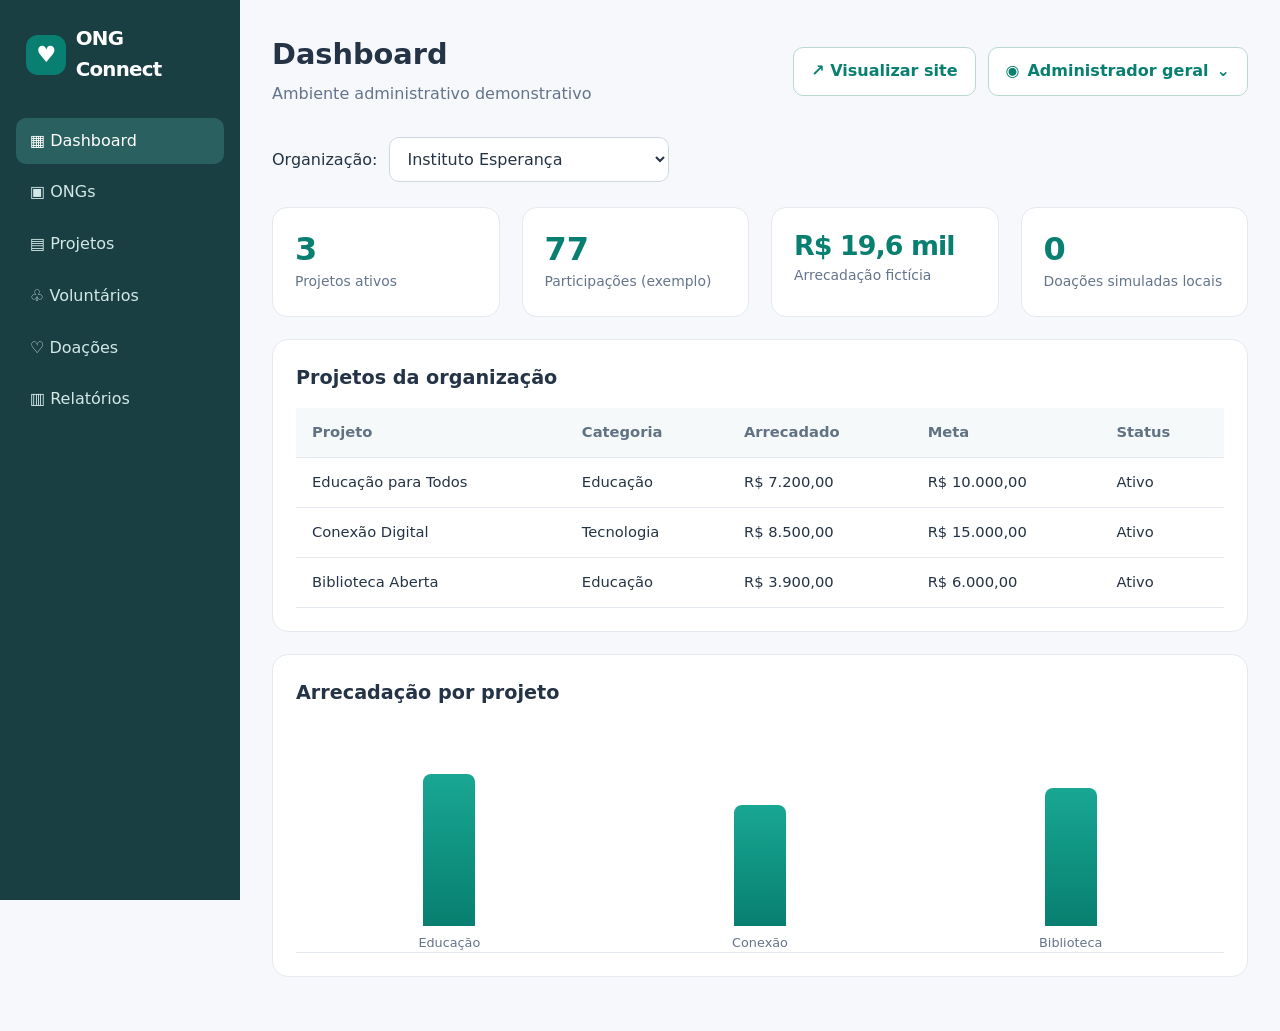
==== dashboard/index.html @ 3fe3630d "First commit" ====
<!doctype html>
<html lang="pt-BR">
  <head>
    <meta charset="UTF-8" />
    <meta name="viewport" content="width=device-width,initial-scale=1" />
    <title>Dashboard | ONG Connect</title>
    <link rel="stylesheet" href="../assets/css/style.css" />
  </head>
  <body data-page="dashboard">
    <div class="dashboard-shell">
      <aside class="sidebar">
        <a class="brand" href="index.html"
          ><span class="brand-icon">♥</span> ONG Connect</a
        >
        <nav aria-label="Menu administrativo">
          <a class="active" aria-current="page" href="index.html">▦ Dashboard</a
          ><a href="ongs.html">▣ ONGs</a><a href="projetos.html">▤ Projetos</a
          ><a href="voluntarios.html">♧ Voluntários</a
          ><a href="doacoes.html">♡ Doações</a
          ><a href="relatorios.html">▥ Relatórios</a>
        </nav>
      </aside>
      <main class="dash-main">
        <div class="dash-top">
          <div>
            <h1>Dashboard</h1>
            <p class="muted" style="margin: 5px 0">
              Ambiente administrativo demonstrativo
            </p>
          </div>
          <div class="admin-header-actions">
            <a
              class="btn btn-outline"
              href="../index.html"
              target="_blank"
              rel="noopener noreferrer"
              >↗ Visualizar site</a
            >
            <div class="account-menu">
              <button
                class="btn btn-outline account-trigger"
                id="account-trigger"
                type="button"
                aria-haspopup="true"
                aria-expanded="false"
              >
                <span aria-hidden="true">◉</span>
                <span id="account-role-label">Administrador geral</span>
                <span aria-hidden="true">⌄</span>
              </button>
              <div class="account-dropdown" id="account-dropdown" hidden>
                <div class="account-summary">
                  <strong id="account-name-label">Usuário Demo</strong
                  ><small id="account-email-label"
                    >admin@ongconnect.com.br</small
                  ><span id="account-role-detail">Administrador geral</span>
                </div>
                <button type="button" class="account-action" id="account-edit">
                  ♙ Minhas informações</button
                ><button
                  type="button"
                  class="account-action account-logout"
                  id="account-logout"
                >
                  ↪ Sair da conta
                </button>
              </div>
            </div>
          </div>
        </div>
        <div class="filters">
          <label for="ong-select" style="align-self: center">Organização:</label
          ><select id="ong-select" class="field"></select>
        </div>
        <div id="metrics" class="grid grid-4"></div>
        <div id="content"></div>
      </main>
    </div>
    <script src="../assets/js/app.js" defer></script>
    <script src="../assets/js/dashboard.js" defer></script>
    <div class="account-modal" id="account-modal" hidden>
      <div class="account-modal-backdrop"></div>
      <section
        class="account-modal-panel"
        role="dialog"
        aria-modal="true"
        aria-labelledby="account-modal-title"
      >
        <div class="account-modal-head">
          <h2 id="account-modal-title">Minhas informações</h2>
          <button
            type="button"
            class="account-modal-x"
            data-account-close
            aria-label="Fechar"
          >
            ×
          </button>
        </div>
        <form id="account-form" class="account-form">
          <label
            >Nome completo<input
              id="account-name"
              class="field"
              maxlength="100"
              required /></label
          ><label
            >E-mail<input
              id="account-email"
              class="field"
              type="email"
              maxlength="150"
              required /></label
          ><label
            >Telefone<input
              id="account-phone"
              class="field"
              type="tel"
              maxlength="30" /></label
          ><label
            >Foto de perfil (JPG, PNG ou WebP, até 1 MB)<input
              id="account-photo"
              class="field"
              type="file"
              accept="image/jpeg,image/png,image/webp"
          /></label>
          <div class="account-avatar-preview" id="account-avatar-preview">
            Sem foto de perfil
          </div>
          <button
            type="button"
            class="btn btn-outline btn-sm"
            id="account-photo-remove"
          >
            Remover foto</button
          ><label
            >Hierarquia de acesso<input
              id="account-role"
              class="field"
              readonly
          /></label>
          <p class="note">
            Perfil demonstrativo. A hierarquia não pode ser alterada nesta tela.
          </p>
          <div class="account-form-actions">
            <button
              type="button"
              class="btn btn-outline"
              data-account-close
              hidden
            >
              Cancelar</button
            ><button type="submit" class="btn">Salvar alterações</button>
          </div>
        </form>
      </section>
    </div>
    <script src="../assets/js/account.js" defer></script>
  </body>
</html>
---- assets/css/style.css ----
:root {
  --brand: #087f70;
  --brand2: #16a394;
  --ink: #243345;
  --muted: #64748b;
  --bg: #f6f8fb;
  --surface: #fff;
  --line: #e3e9ee;
  --shadow: 0 10px 28px rgba(30, 50, 60, 0.06);
}
* {
  box-sizing: border-box;
}
html {
  scroll-behavior: smooth;
}
body {
  margin: 0;
  background: var(--bg);
  color: var(--ink);
  font-family:
    Inter,
    system-ui,
    -apple-system,
    Segoe UI,
    Arial,
    sans-serif;
  line-height: 1.55;
}
a {
  color: inherit;
  text-decoration: none;
}
button,
input,
select,
textarea {
  font: inherit;
}
button {
  cursor: pointer;
}
button:disabled {
  opacity: 0.55;
  cursor: not-allowed;
}
.container {
  width: min(1160px, calc(100% - 40px));
  margin: auto;
}
.site-header {
  background: white;
  border-bottom: 1px solid var(--line);
  position: sticky;
  top: 0;
  z-index: 20;
}
.nav {
  display: flex;
  align-items: center;
  justify-content: space-between;
  gap: 20px;
  min-height: 76px;
}
.brand {
  display: flex;
  align-items: center;
  gap: 10px;
  font-size: 1.24rem;
  font-weight: 850;
  letter-spacing: -0.04em;
}
.brand-icon {
  display: grid;
  place-items: center;
  background: var(--brand);
  color: white;
  border-radius: 12px;
  width: 40px;
  height: 40px;
  font-size: 1.4rem;
}
.nav-links {
  display: flex;
  align-items: center;
  gap: 22px;
  font-size: 0.93rem;
}
.nav-links a:hover,
.nav-links a.active {
  color: var(--brand);
}
.btn {
  display: inline-flex;
  align-items: center;
  justify-content: center;
  gap: 8px;
  border: 1px solid transparent;
  border-radius: 10px;
  background: var(--brand);
  color: white;
  padding: 11px 17px;
  font-weight: 700;
  transition: 0.2s;
}
.btn:hover {
  background: #076b5f;
  transform: translateY(-1px);
}
.btn-outline {
  background: white;
  color: var(--brand);
  border-color: #b9d8d2;
}
.btn-outline:hover {
  background: #eef8f5;
}
.btn-light {
  background: white;
  color: var(--brand);
}
.btn-sm {
  padding: 7px 12px;
  font-size: 0.87rem;
}
.mobile-toggle {
  display: none;
  background: none;
  border: 0;
  font-size: 1.6rem;
}
.hero {
  background: linear-gradient(115deg, #087f70, #116a68 68%, #245d66);
  color: white;
  padding: 85px 0;
  overflow: hidden;
}
.hero-grid {
  display: grid;
  grid-template-columns: 1.12fr 0.88fr;
  align-items: center;
  gap: 55px;
}
.eyebrow {
  font-size: 0.8rem;
  font-weight: 800;
  letter-spacing: 0.12em;
  text-transform: uppercase;
  color: #91e3d2;
}
.hero h1 {
  font-size: clamp(2.3rem, 5vw, 4rem);
  line-height: 1.12;
  letter-spacing: -0.05em;
  margin: 14px 0 18px;
}
.hero p {
  color: #e4f7f2;
  font-size: 1.08rem;
  max-width: 570px;
}
.hero-actions {
  display: flex;
  gap: 12px;
  flex-wrap: wrap;
  margin-top: 26px;
}
.hero-art {
  background: rgba(255, 255, 255, 0.11);
  border: 1px solid rgba(255, 255, 255, 0.25);
  border-radius: 24px;
  padding: 28px;
  min-height: 280px;
  display: grid;
  gap: 16px;
  box-shadow: 0 25px 70px #00473a55;
}
.hero-art .mini-card {
  background: #fff;
  color: var(--ink);
  border-radius: 16px;
  padding: 18px;
  display: flex;
  justify-content: space-between;
  align-items: center;
  gap: 14px;
}
.hero-art .mini-card strong {
  font-size: 1.4rem;
}
.hero-art .mini-card span {
  font-size: 2rem;
}
.section {
  padding: 64px 0;
}
.section-heading {
  display: flex;
  align-items: end;
  justify-content: space-between;
  gap: 20px;
  margin-bottom: 26px;
}
.section-heading h2,
.page-heading h1 {
  margin: 0;
  font-size: clamp(1.6rem, 3vw, 2.3rem);
  letter-spacing: -0.035em;
}
.section-heading p,
.page-heading p {
  margin: 7px 0 0;
  color: var(--muted);
}
.page-heading {
  padding: 45px 0 24px;
}
.grid {
  display: grid;
  grid-template-columns: repeat(3, minmax(0, 1fr));
  gap: 22px;
}
.grid-4 {
  grid-template-columns: repeat(4, minmax(0, 1fr));
}
.card {
  background: var(--surface);
  border: 1px solid var(--line);
  border-radius: 17px;
  box-shadow: var(--shadow);
  overflow: hidden;
}
.card-body {
  padding: 22px;
}
.card h3 {
  margin: 5px 0 8px;
  font-size: 1.16rem;
}
.card p {
  color: var(--muted);
  font-size: 0.93rem;
  margin: 0 0 17px;
}
.card-visual {
  height: 150px;
  display: grid;
  place-items: center;
  background: linear-gradient(135deg, #d6f1e9, #edf8f4);
  font-size: 4rem;
}
.card-footer {
  display: flex;
  align-items: center;
  justify-content: space-between;
  gap: 12px;
  margin-top: 17px;
}
.badge {
  display: inline-block;
  background: #e6f6f1;
  color: #087f70;
  padding: 4px 9px;
  border-radius: 20px;
  font-size: 0.76rem;
  font-weight: 700;
}
.muted {
  color: var(--muted);
}
.small {
  font-size: 0.86rem;
}
.stat {
  background: white;
  padding: 22px;
  border: 1px solid var(--line);
  border-radius: 15px;
}
.stat strong {
  display: block;
  font-size: 2rem;
  color: var(--brand);
  line-height: 1.2;
}
.stat span {
  font-size: 0.87rem;
  color: var(--muted);
}
.progress {
  height: 9px;
  background: #e6edf0;
  border-radius: 50px;
  overflow: hidden;
  margin: 13px 0 7px;
}
.progress > span {
  display: block;
  height: 100%;
  background: var(--brand2);
  border-radius: 50px;
}
.filters {
  display: flex;
  gap: 12px;
  flex-wrap: wrap;
  margin: 0 0 25px;
}
.field {
  padding: 11px 13px;
  border: 1px solid #ced9df;
  background: white;
  border-radius: 10px;
  min-width: 190px;
  max-width: 100%;
  color: var(--ink);
}
.field:focus {
  outline: 2px solid #85cfc2;
  outline-offset: 1px;
}
.form-grid {
  display: grid;
  grid-template-columns: repeat(2, 1fr);
  gap: 16px;
}
.form-group {
  display: flex;
  flex-direction: column;
  gap: 6px;
  font-weight: 650;
  font-size: 0.9rem;
}
.form-group .field {
  width: 100%;
}
.full {
  grid-column: 1/-1;
}
.empty {
  padding: 35px;
  background: white;
  border: 1px dashed #cbd5e1;
  border-radius: 14px;
  color: var(--muted);
  text-align: center;
}
.banner {
  background: #e8f6f2;
  padding: 35px;
  border-radius: 20px;
  display: flex;
  justify-content: space-between;
  align-items: center;
  gap: 25px;
}
.banner h2 {
  margin: 0 0 8px;
}
.site-footer {
  margin-top: 60px;
  padding: 32px 0;
  background: #203745;
  color: #e2edf1;
}
.footer-inner {
  display: flex;
  justify-content: space-between;
  gap: 25px;
  flex-wrap: wrap;
}
.footer-inner p {
  color: #b9cbd2;
  font-size: 0.86rem;
}
.alert {
  padding: 12px 15px;
  border-radius: 10px;
  margin: 12px 0;
  background: #e7f7ee;
  color: #17633b;
}
.alert.error {
  background: #fce9e9;
  color: #9d3030;
}
.table-wrap {
  overflow-x: auto;
}
.table {
  width: 100%;
  border-collapse: collapse;
  background: white;
}
.table th,
.table td {
  text-align: left;
  padding: 13px 16px;
  border-bottom: 1px solid var(--line);
  font-size: 0.92rem;
}
.table th {
  background: #f6f9fa;
  color: #607283;
}
.dashboard-shell {
  display: grid;
  grid-template-columns: 240px minmax(0, 1fr);
  min-height: 100vh;
}
.sidebar {
  background: #193f43;
  color: white;
  padding: 24px 16px;
}
.sidebar .brand {
  margin: 0 10px 32px;
}
.sidebar nav {
  display: grid;
  gap: 5px;
}
.sidebar nav a {
  padding: 11px 14px;
  border-radius: 10px;
  color: #d3e8e7;
}
.sidebar nav a:hover,
.sidebar nav a.active {
  background: #2a6160;
  color: white;
}
.dash-main {
  min-width: 0;
  padding: 32px;
}
.dash-top {
  display: flex;
  justify-content: space-between;
  align-items: center;
  gap: 15px;
  margin-bottom: 26px;
}
.dash-top h1 {
  margin: 0;
  font-size: 1.8rem;
}
.panel {
  background: white;
  border: 1px solid var(--line);
  border-radius: 16px;
  padding: 23px;
  margin: 22px 0;
}
.panel h2 {
  margin: 0 0 16px;
  font-size: 1.2rem;
}
.bars {
  height: 230px;
  display: flex;
  align-items: end;
  gap: 16px;
  padding: 18px 6px 0;
  border-bottom: 1px solid var(--line);
}
.bar-item {
  height: 100%;
  flex: 1;
  display: flex;
  flex-direction: column;
  justify-content: end;
  align-items: center;
  gap: 7px;
}
.bar {
  width: min(100%, 52px);
  background: linear-gradient(#18a793, #087f70);
  border-radius: 8px 8px 0 0;
}
.bar-item span {
  font-size: 0.8rem;
  color: var(--muted);
}
.pill {
  background: #eef5f7;
  color: #47616a;
  border-radius: 30px;
  padding: 5px 10px;
  font-size: 0.79rem;
}
.note {
  font-size: 0.85rem;
  color: var(--muted);
  padding: 10px 0;
}
.check {
  display: flex;
  gap: 9px;
  align-items: center;
}
.inline-actions {
  display: flex;
  gap: 8px;
  flex-wrap: wrap;
}
.two-cols {
  display: grid;
  grid-template-columns: 1.2fr 0.8fr;
  gap: 22px;
}
.hidden {
  display: none !important;
}
:focus-visible {
  outline: 3px solid #efb54a;
  outline-offset: 3px;
}
@media (max-width: 900px) {
  .grid,
  .grid-4 {
    grid-template-columns: repeat(2, minmax(0, 1fr));
  }
  .hero-grid {
    grid-template-columns: 1fr;
  }
  .hero-art {
    display: none;
  }
  .nav-links {
    gap: 12px;
  }
  .dashboard-shell {
    grid-template-columns: 190px minmax(0, 1fr);
  }
  .two-cols {
    grid-template-columns: 1fr;
  }
}
@media (max-width: 650px) {
  .container {
    width: min(100% - 28px, 1160px);
  }
  .mobile-toggle {
    display: block;
  }
  .nav-links {
    display: none;
    position: absolute;
    left: 0;
    right: 0;
    top: 76px;
    background: white;
    box-shadow: var(--shadow);
    padding: 18px;
    flex-direction: column;
    align-items: stretch;
  }
  .nav-links.open {
    display: flex;
  }
  .grid,
  .grid-4,
  .form-grid {
    grid-template-columns: 1fr;
  }
  .hero {
    padding: 65px 0;
  }
  .section {
    padding: 40px 0;
  }
  .section-heading,
  .banner {
    align-items: start;
    flex-direction: column;
  }
  .dashboard-shell {
    display: block;
  }
  .sidebar {
    padding: 15px;
  }
  .sidebar .brand {
    margin: 0 0 12px;
  }
  .sidebar nav {
    display: flex;
    overflow-x: auto;
  }
  .sidebar nav a {
    white-space: nowrap;
  }
  .dash-main {
    padding: 20px 14px;
  }
  .dash-top {
    align-items: start;
    flex-direction: column;
  }
  .filters .field {
    flex: 1;
    min-width: 140px;
  }
}

/* Modal de candidatura de voluntariado */
.modal-overlay[hidden],
.volunteer-success[hidden],
#volunteer-form[hidden] {
  display: none !important;
}
.modal-open {
  overflow: hidden;
}
.modal-overlay {
  position: fixed;
  inset: 0;
  z-index: 1000;
  background: rgba(18, 34, 46, 0.65);
  display: grid;
  place-items: center;
  padding: 20px;
}
.modal-dialog {
  background: white;
  border-radius: 20px;
  width: min(760px, 100%);
  max-height: min(92vh, 920px);
  display: flex;
  flex-direction: column;
  box-shadow: 0 25px 90px rgba(0, 0, 0, 0.22);
  overflow: hidden;
}
.modal-header {
  display: flex;
  justify-content: space-between;
  gap: 20px;
  padding: 26px 30px 18px;
  border-bottom: 1px solid var(--line);
}
.modal-header h2 {
  margin: 9px 0 2px;
  font-size: 1.55rem;
}
.modal-header p {
  color: var(--muted);
  margin: 0;
  font-size: 0.9rem;
}
.modal-close {
  border: 0;
  background: #edf2f4;
  border-radius: 10px;
  width: 38px;
  height: 38px;
  font-size: 1.65rem;
  line-height: 1;
  flex-shrink: 0;
}
.modal-scroll {
  padding: 24px 30px 28px;
  overflow-y: auto;
}
.selected-opportunity {
  display: flex;
  flex-direction: column;
  gap: 3px;
  background: #e8f6f2;
  border: 1px solid #c5e8dd;
  border-radius: 12px;
  padding: 13px 16px;
  margin-bottom: 20px;
}
.selected-opportunity strong {
  color: #076b5f;
}
.selected-opportunity span {
  font-size: 0.85rem;
  color: #506a70;
}
#volunteer-form h3 {
  font-size: 1rem;
  margin: 20px 0 13px;
}
#volunteer-form .field {
  min-width: 0;
}
#volunteer-form textarea.field {
  resize: vertical;
}
.consent-row {
  display: flex;
  gap: 10px;
  align-items: flex-start;
  margin-top: 22px;
  font-size: 0.85rem;
}
.consent-row input {
  margin-top: 5px;
  accent-color: var(--brand);
}
.modal-note {
  font-size: 0.78rem;
  color: var(--muted);
}
.modal-actions {
  display: flex;
  justify-content: flex-end;
  gap: 10px;
  margin-top: 20px;
}
.volunteer-success {
  text-align: center;
  padding: 40px 20px;
}
.success-mark {
  background: #e0f5eb;
  color: #087f70;
  width: 70px;
  height: 70px;
  display: grid;
  place-items: center;
  border-radius: 50%;
  font-size: 2.3rem;
  margin: 0 auto;
}
.volunteer-success h3 {
  font-size: 1.45rem;
}
.volunteer-success p {
  color: var(--muted);
}
@media (max-width: 650px) {
  .modal-overlay {
    padding: 8px;
  }
  .modal-dialog {
    max-height: 96dvh;
    border-radius: 14px;
  }
  .modal-header {
    padding: 17px 18px;
  }
  .modal-scroll {
    padding: 16px 18px;
  }
  .modal-actions {
    flex-direction: column-reverse;
  }
  .modal-actions .btn {
    width: 100%;
  }
}

/* Administração de candidaturas */
.status-pill {
  display: inline-block;
  border-radius: 20px;
  padding: 4px 10px;
  font-size: 0.8rem;
  font-weight: 700;
}
.status-pendente {
  background: #fff3d5;
  color: #805700;
}
.status-aprovado {
  background: #dcf5e8;
  color: #14633c;
}
.status-rejeitado {
  background: #fde5e5;
  color: #9a2929;
}
.candidate-details {
  display: grid;
  grid-template-columns: repeat(2, minmax(0, 1fr));
  gap: 16px;
}
.detail-field {
  display: flex;
  flex-direction: column;
  gap: 3px;
  overflow-wrap: anywhere;
}
.detail-field strong {
  font-size: 0.8rem;
  color: var(--muted);
}
.detail-field span {
  white-space: pre-wrap;
}
.modal-overlay[hidden] {
  display: none !important;
}
@media (max-width: 650px) {
  .candidate-details {
    grid-template-columns: 1fr;
  }
}

/* Histórico e análise administrativa */
.audit-list {
  padding-left: 20px;
  display: grid;
  gap: 12px;
}
.audit-list li {
  padding: 12px;
  background: #f5f9fa;
  border: 1px solid #dce8e9;
  border-radius: 10px;
  overflow-wrap: anywhere;
}
.audit-list li div {
  margin-top: 5px;
  font-size: 0.88rem;
}
.modal-dialog .form-grid textarea {
  resize: vertical;
}
.modal-dialog .form-grid .field {
  min-width: 0;
}

/* Filtros do histórico de doações */
.donation-filters {
  display: grid;
  grid-template-columns: repeat(3, minmax(0, 1fr));
  gap: 14px;
  align-items: end;
  margin: 20px 0 8px;
}
.donation-filters .field {
  width: 100%;
  min-width: 0;
}
.donation-filters .btn {
  min-height: 45px;
}
@media (max-width: 900px) {
  .donation-filters {
    grid-template-columns: repeat(2, minmax(0, 1fr));
  }
}
@media (max-width: 600px) {
  .donation-filters {
    grid-template-columns: 1fr;
  }
}

.ong-cover-image {
  width: 100%;
  height: 100%;
  object-fit: contain;
  padding: 12px;
  display: block;
  background: #fff;
}
.ong-image-preview {
  min-height: 85px;
  display: flex;
  align-items: center;
  justify-content: center;
  border: 1px dashed #b9d8d2;
  border-radius: 12px;
  background: #f6faf9;
  color: #607283;
  padding: 12px;
}
.ong-preview-image {
  max-width: 100%;
  max-height: 160px;
  object-fit: contain;
}

/* Indicadores monetários compactos: evita extrapolar a largura do cartão. */
.stat {
  min-width: 0;
}
.stat .stat-money {
  font-size: clamp(1.35rem, 2.1vw, 2rem);
  white-space: nowrap;
  letter-spacing: -0.035em;
  cursor: help;
}
.stat .stat-money:focus-visible {
  border-radius: 4px;
}

/* Modal demonstrativo de entrada */
.login-demo-dialog {
  width: min(430px, 100%);
}
.login-demo-form {
  padding: 24px 30px 28px;
  display: grid;
  gap: 17px;
}
.login-demo-form .form-group {
  display: grid;
  gap: 7px;
}
.login-demo-form .field {
  width: 100%;
}
.login-demo-form .modal-actions {
  display: flex;
  justify-content: flex-end;
  gap: 10px;
  margin-top: 5px;
}
.login-demo-dialog .modal-header {
  align-items: center;
}
.login-demo-dialog .modal-close {
  flex: none;
}
@media (max-width: 480px) {
  .login-demo-form {
    padding: 20px;
  }
  .login-demo-dialog .modal-header {
    padding: 20px;
  }
}

/* Valores predefinidos das campanhas */
.donation-options {
  border: 0;
  padding: 0;
  margin: 17px 0 12px;
  min-width: 0;
}
.donation-options legend {
  font-size: 0.9rem;
  font-weight: 700;
  margin-bottom: 10px;
}
.donation-choices {
  display: grid;
  grid-template-columns: repeat(3, minmax(0, 1fr));
  gap: 8px;
}
.donation-choice {
  position: relative;
  cursor: pointer;
  min-width: 0;
}
.donation-choice input {
  position: absolute;
  opacity: 0;
  width: 1px;
  height: 1px;
}
.donation-choice span {
  display: block;
  text-align: center;
  padding: 10px 4px;
  border: 1px solid #bfd8d4;
  border-radius: 9px;
  font-weight: 700;
  font-size: 0.85rem;
  background: white;
  color: #087f70;
}
.donation-choice input:checked + span {
  background: #087f70;
  color: white;
  border-color: #087f70;
}
.donation-choice input:focus-visible + span {
  outline: 3px solid #efb54a;
  outline-offset: 2px;
}
.donation-other[hidden] {
  display: none !important;
}
@media (max-width: 380px) {
  .donation-choices {
    grid-template-columns: repeat(2, minmax(0, 1fr));
  }
}

/* Modal de cobrança fictícia e listbox de valores */
.donation-amount-select {
  width: 100%;
  min-width: 0;
  margin-top: 4px;
}
.billing-dialog {
  width: min(680px, 100%);
}
.billing-dialog .form-group .field {
  min-width: 0;
  width: 100%;
}
.billing-dialog .modal-note {
  margin: 20px 0 4px;
}

/* Sidebar fixa no painel administrativo: conteudo rola independentemente. */
@media (min-width: 651px) {
  .dashboard-shell > .sidebar {
    position: sticky;
    top: 0;
    height: 100vh;
    overflow-y: auto;
    align-self: start;
    scrollbar-width: thin;
  }
}

/* Cartões públicos das ONGs: capa independente, conteúdo legível e rodapé alinhado. */
.ong-directory-card {
  display: flex;
  flex-direction: column;
  min-width: 0;
}
.ong-cover {
  height: 180px;
  flex: 0 0 180px;
  overflow: hidden;
  display: grid;
  place-items: center;
  background: linear-gradient(
    135deg,
    color-mix(in srgb, var(--ong-accent) 15%, white),
    #edf8f4
  );
}
.ong-cover .ong-cover-image {
  width: 100%;
  height: 100%;
  object-fit: cover;
  object-position: center;
  display: block;
  padding: 0;
  background: transparent;
}
.ong-cover-initials {
  font-size: 3.4rem;
  font-weight: 850;
  color: var(--ong-accent);
}
.ong-directory-body {
  display: flex;
  flex-direction: column;
  align-items: flex-start;
  flex: 1;
  min-height: 215px;
  padding: 20px 22px;
}
.ong-directory-body h3 {
  margin: 9px 0 8px;
  line-height: 1.35;
  overflow-wrap: anywhere;
}
.ong-directory-body .ong-directory-description {
  display: -webkit-box;
  -webkit-box-orient: vertical;
  -webkit-line-clamp: 3;
  line-clamp: 3;
  overflow: hidden;
  min-height: 4.2em;
  margin: 0;
  color: var(--muted);
}
.ong-directory-body .card-footer {
  width: 100%;
  margin-top: auto;
  padding-top: 18px;
  gap: 10px;
}
.ong-directory-body .card-footer .small {
  overflow-wrap: anywhere;
  min-width: 0;
}
.ong-directory-body .card-footer .btn {
  white-space: nowrap;
  flex-shrink: 0;
}
@media (max-width: 650px) {
  .ong-cover {
    height: 190px;
    flex-basis: 190px;
  }
}

/* Detalhes públicos da ONG: cartão com duas ações e modal em abas */
.ong-card-location {
  margin-top: 12px;
}
.ong-card-actions {
  display: flex;
  gap: 8px;
  width: 100%;
  margin-top: auto;
  padding-top: 14px;
}
.ong-card-actions .btn {
  flex: 1;
  min-width: 0;
  text-align: center;
  display: inline-flex;
  align-items: center;
  justify-content: center;
  font-size: 0.82rem;
  padding: 10px 8px;
  white-space: nowrap;
}
.ong-details-dialog {
  width: min(760px, 100%);
}
.ong-details-cover {
  height: 240px;
  display: grid;
  place-items: center;
  overflow: hidden;
  border-radius: 12px;
  background: linear-gradient(
    135deg,
    color-mix(in srgb, var(--ong-accent) 18%, white),
    #eef8f5
  );
}
.ong-details-cover img {
  width: 100%;
  height: 100%;
  object-fit: cover;
}
.ong-details-cover span {
  font-size: 4rem;
  font-weight: 800;
  color: var(--ong-accent);
}
.ong-details-badges {
  margin: 14px 0;
}
.ong-details-tabs {
  display: flex;
  border-bottom: 1px solid var(--line);
  gap: 6px;
}
.ong-details-tabs button {
  background: transparent;
  border: 0;
  border-bottom: 3px solid transparent;
  padding: 12px 18px;
  cursor: pointer;
  font: inherit;
  font-weight: 700;
  color: var(--muted);
}
.ong-details-tabs button[aria-selected="true"] {
  color: var(--brand);
  border-bottom-color: var(--brand);
}
.ong-details-panel {
  padding: 18px 0;
  min-height: 140px;
}
.ong-details-panel h3 {
  margin: 8px 0;
}
.ong-details-panel p {
  line-height: 1.6;
  color: var(--muted);
}
.ong-details-info {
  display: grid;
  grid-template-columns: repeat(2, minmax(0, 1fr));
  gap: 12px;
}
.ong-details-info span {
  display: flex;
  flex-direction: column;
  gap: 5px;
}
.ong-details-info strong {
  font-size: 0.8rem;
  color: var(--muted);
}
.ong-details-project {
  display: flex;
  justify-content: space-between;
  align-items: center;
  gap: 14px;
  padding: 12px 0;
  border-bottom: 1px solid var(--line);
}
.ong-details-project p {
  margin: 5px 0;
}
.ong-details-contact div {
  padding: 10px 0;
  border-bottom: 1px solid var(--line);
}
.ong-details-contact dt {
  font-weight: 700;
}
.ong-details-contact dd {
  margin: 4px 0;
  overflow-wrap: anywhere;
}
@media (max-width: 480px) {
  .ong-card-actions {
    flex-direction: column;
  }
  .ong-details-cover {
    height: 180px;
  }
  .ong-details-info {
    grid-template-columns: 1fr;
  }
  .ong-details-project {
    align-items: flex-start;
    flex-direction: column;
  }
}

/* Menu de perfil administrativo */
.admin-header-actions {
  display: flex;
  align-items: center;
  gap: 12px;
  flex-wrap: wrap;
}
.account-menu {
  position: relative;
}
.account-trigger {
  white-space: nowrap;
}
.account-dropdown[hidden],
.account-modal[hidden] {
  display: none !important;
}
.account-dropdown {
  position: absolute;
  right: 0;
  top: calc(100% + 8px);
  width: min(310px, calc(100vw - 32px));
  z-index: 100;
  background: #fff;
  border: 1px solid var(--line);
  border-radius: 14px;
  box-shadow: 0 16px 45px #132b3340;
  padding: 10px;
}
.account-summary {
  display: flex;
  flex-direction: column;
  gap: 4px;
  padding: 12px;
  border-bottom: 1px solid var(--line);
  overflow-wrap: anywhere;
}
.account-summary small {
  color: var(--muted);
}
.account-summary span {
  font-size: 0.8rem;
  color: var(--brand);
  font-weight: 700;
}
.account-action {
  display: block;
  width: 100%;
  text-align: left;
  background: transparent;
  border: 0;
  border-radius: 8px;
  padding: 12px;
  color: var(--ink);
}
.account-action:hover {
  background: #eef8f5;
}
.account-logout {
  color: #a52e38;
}
.account-modal {
  position: fixed;
  inset: 0;
  z-index: 110;
  display: grid;
  place-items: center;
  padding: 16px;
}
.account-modal-backdrop {
  position: absolute;
  inset: 0;
  background: #142d35a6;
}
.account-modal-panel {
  position: relative;
  background: white;
  border-radius: 18px;
  padding: 24px;
  width: min(540px, 100%);
  max-height: calc(100vh - 32px);
  overflow-y: auto;
  box-shadow: 0 20px 60px #0003;
}
.account-modal-head {
  display: flex;
  align-items: center;
  justify-content: space-between;
}
.account-modal-head h2 {
  margin: 0 0 14px;
}
.account-modal-x {
  font-size: 26px;
  border: 0;
  background: none;
  cursor: pointer;
}
.account-form {
  display: grid;
  gap: 13px;
}
.account-form label {
  display: grid;
  gap: 5px;
  font-weight: 650;
  font-size: 0.9rem;
}
.account-form .field {
  width: 100%;
}
.account-form-actions {
  display: flex;
  justify-content: flex-end;
  gap: 8px;
}
.account-avatar-preview {
  display: grid;
  place-items: center;
  min-height: 75px;
  background: #f5f9f9;
  border: 1px dashed #b9d8d2;
  border-radius: 10px;
  color: var(--muted);
}
.account-avatar-preview img {
  height: 80px;
  width: 80px;
  object-fit: cover;
  border-radius: 50%;
}
.account-modal-open {
  overflow: hidden;
}
@media (max-width: 650px) {
  .admin-header-actions {
    width: 100%;
  }
  .account-dropdown {
    right: auto;
    left: 0;
  }
}

/* Upload de imagens: botao de selecao consistente com o design do ONG Connect. */
input.field[type="file"] {
  width: 100%;
  padding: 7px 10px;
  min-height: 47px;
  font: inherit;
  font-size: 0.88rem;
  color: var(--ink);
  cursor: pointer;
}
input.field[type="file"]::file-selector-button {
  appearance: none;
  border: 1px solid #087f70;
  border-radius: 8px;
  background: #087f70;
  color: #fff;
  font: inherit;
  font-weight: 700;
  padding: 8px 14px;
  margin-right: 12px;
  cursor: pointer;
  transition:
    background-color 0.15s ease,
    border-color 0.15s ease;
}
input.field[type="file"]:hover::file-selector-button {
  background: #06685d;
  border-color: #06685d;
}
input.field[type="file"]:focus-visible {
  outline: 2px solid #85cfc2;
  outline-offset: 2px;
}
input.field[type="file"]:disabled::file-selector-button {
  opacity: 0.55;
  cursor: not-allowed;
}

/* Detalhes e inscrição diretamente nos cartões de projetos */
.project-card-actions {
  display: flex;
  flex-wrap: wrap;
  gap: 8px;
  justify-content: flex-end;
}
.project-details-dialog {
  max-width: 740px;
  width: min(740px, calc(100vw - 32px));
}
.project-details-metrics {
  display: grid;
  grid-template-columns: repeat(3, minmax(0, 1fr));
  gap: 10px;
  margin: 18px 0 24px;
}
.project-details-metrics > div {
  border: 1px solid #dbe7e9;
  border-radius: 12px;
  padding: 12px;
  display: flex;
  flex-direction: column;
  gap: 6px;
}
.project-details-metrics strong {
  font-size: 0.8rem;
  color: #557083;
}
.project-opportunity {
  display: flex;
  justify-content: space-between;
  align-items: center;
  gap: 16px;
  border: 1px solid #dbe7e9;
  border-radius: 12px;
  padding: 16px;
  margin: 12px 0;
}
.project-opportunity p {
  margin: 6px 0;
  color: #557083;
  font-size: 0.9rem;
}
.project-opportunity .btn {
  flex-shrink: 0;
}
.project-details-bottom {
  display: flex;
  justify-content: flex-end;
  margin-top: 18px;
}
@media (max-width: 600px) {
  .project-details-metrics {
    grid-template-columns: 1fr;
  }
  .project-opportunity {
    align-items: stretch;
    flex-direction: column;
  }
  .project-card-actions {
    justify-content: flex-start;
  }
}

/* Fluxo de doação em duas etapas nos cartões */
#donation-choose-step[hidden],
#donation-billing-step[hidden] {
  display: none !important;
}
#donation-choice-amount,
#donation-choice-custom {
  width: 100%;
  margin-top: 8px;
}

/* Página inicial: duas vitrines horizontais independentes (até 6 cartões). */
.home-carousel {
  position: relative;
  min-width: 0;
}
.home-carousel-track {
  display: grid;
  grid-auto-flow: column;
  grid-auto-columns: calc((100% - 44px) / 3);
  gap: 22px;
  overflow-x: auto;
  scroll-snap-type: x mandatory;
  scroll-behavior: smooth;
  overscroll-behavior-inline: contain;
  scrollbar-width: none;
  -ms-overflow-style: none;
  padding: 3px 2px 5px;
  outline-offset: 3px;
}
.home-carousel-track > .card {
  min-width: 0;
  height: 100%;
  scroll-snap-align: start;
  display: flex;
  flex-direction: column;
}
.home-carousel-track > .card > .card-body {
  flex: 1;
  display: flex;
  flex-direction: column;
  min-width: 0;
}
.home-carousel-track .ong-card-actions {
  margin-top: auto;
}
/* Setas sobrepostas às laterais dos cartões, sem barra de rolagem visível. */
.home-carousel-track::-webkit-scrollbar {
  display: none;
  width: 0;
  height: 0;
}
.home-carousel-controls {
  position: absolute;
  inset: 0;
  pointer-events: none;
  z-index: 3;
}
/* Navegação lateral translúcida: mantém o cartão visível sob o botão. */
.home-carousel-arrow {
  position: absolute;
  top: 50%;
  transform: translateY(-50%);
  width: 54px;
  height: 72px;
  display: flex;
  align-items: center;
  justify-content: center;
  border: 1px solid rgba(0, 128, 112, 0.16);
  border-radius: 15px;
  background: rgba(0, 128, 112, 0.1);
  color: #008070;
  cursor: pointer;
  pointer-events: auto;
  box-shadow: 0 2px 12px rgba(0, 48, 42, 0.06);
  -webkit-backdrop-filter: blur(2px);
  backdrop-filter: blur(2px);
  transition:
    background-color 0.25s ease,
    color 0.25s ease,
    border-color 0.25s ease,
    box-shadow 0.25s ease;
}
.home-carousel-arrow svg {
  display: block;
  width: 27px;
  height: 27px;
  stroke: currentColor;
  stroke-width: 3.4;
  fill: none;
  stroke-linecap: round;
  stroke-linejoin: round;
  transition: transform 0.25s ease;
}
.home-carousel-arrow[data-direction="prev"] {
  left: 6px;
}
.home-carousel-arrow[data-direction="next"] {
  right: 6px;
}
.home-carousel-arrow:hover:not(:disabled),
.home-carousel-arrow:focus-visible:not(:disabled) {
  background: rgba(0, 128, 112, 0.52);
  color: #fff;
  border-color: rgba(0, 128, 112, 0.32);
  box-shadow: 0 4px 18px rgba(0, 48, 42, 0.12);
  outline-offset: 3px;
}
.home-carousel-arrow:hover:not(:disabled) svg[data-direction="prev"] {
  transform: translateX(-2px);
}
.home-carousel-arrow:hover:not(:disabled) svg[data-direction="next"] {
  transform: translateX(2px);
}
.home-carousel-arrow:disabled {
  opacity: 0;
  pointer-events: none;
  cursor: default;
}
@media (hover: none) {
  .home-carousel-arrow:not(:disabled) {
    background: rgba(0, 128, 112, 0.22);
  }
}
.home-project-description {
  display: -webkit-box;
  -webkit-box-orient: vertical;
  -webkit-line-clamp: 3;
  line-clamp: 3;
  overflow: hidden;
}
.home-project-ong {
  margin-top: auto;
  padding-top: 12px;
}
.home-project-button {
  width: 100%;
  margin-top: 16px;
}
@media (max-width: 900px) {
  .home-carousel-track {
    grid-auto-columns: calc((100% - 22px) / 2);
  }
}
@media (max-width: 650px) {
  .home-carousel-track {
    grid-auto-columns: 100%;
  }
}

/* Cadastro público de ONG e botões de ação nos modais */
.banner-actions {
  display: flex;
  gap: 12px;
  flex-wrap: wrap;
  justify-content: flex-end;
  align-items: center;
}
.banner-actions .btn-outline {
  background: transparent;
  color: #087f70;
  border-color: #087f70;
}
.banner-actions .btn-outline:hover {
  background: #d3eee7;
}
.modal-dialog .modal-actions .btn-outline,
.ong-details-modal .btn-outline.ong-project-link,
.ong-details-modal .btn-outline.ong-projects-link {
  background: #087f70 !important;
  color: #fff !important;
  border-color: #087f70 !important;
  transition:
    background-color 0.25s ease,
    border-color 0.25s ease;
}
.modal-dialog .modal-actions .btn-outline:hover,
.ong-details-modal .btn-outline.ong-project-link:hover,
.ong-details-modal .btn-outline.ong-projects-link:hover {
  background: #06665a !important;
  border-color: #06665a !important;
}
#request-ong-form .form-grid {
  margin-top: 16px;
}
#request-ong-form .field {
  width: 100%;
  min-width: 0;
}
#request-ong-success[hidden] {
  display: none !important;
}
@media (max-width: 650px) {
  .banner-actions {
    justify-content: stretch;
    width: 100%;
  }
  .banner-actions .btn {
    width: 100%;
    text-align: center;
  }
}
.project-details-bottom .donation-open,
.ong-details-project .btn {
  background: #087f70 !important;
  border-color: #087f70 !important;
  color: #fff !important;
  transition:
    background-color 0.25s ease,
    border-color 0.25s ease;
}
.project-details-bottom .donation-open:hover,
.ong-details-project .btn:hover {
  background: #06665a !important;
  border-color: #06665a !important;
}
.request-review-card {
  border: 1px solid #d9e6e6;
  border-radius: 12px;
  padding: 16px;
  margin: 12px 0;
  background: #fff;
}
.request-review-card h3 {
  margin: 0 0 8px;
}
.request-review-card p {
  margin: 5px 0;
  color: #506575;
  overflow-wrap: anywhere;
}
.request-review-actions {
  display: flex;
  gap: 10px;
  flex-wrap: wrap;
  margin-top: 12px;
}
.request-review-card .status-pill {
  margin-left: 8px;
}

/* Padronização das etiquetas de categoria nos cartões públicos.
   Evita que o flexbox estique a etiqueta por toda a largura do cartão. */
.card .card-body > .badge,
.ong-directory-body > .badge {
  display: inline-flex;
  align-items: center;
  justify-content: center;
  align-self: flex-start;
  flex: 0 0 auto;
  width: max-content;
  max-width: 100%;
  min-height: 28px;
  padding: 4px 10px;
  border-radius: 999px;
  background: #e5f5f0;
  color: #008577;
  font-size: 0.76rem;
  font-weight: 700;
  line-height: 1.35;
  white-space: normal;
}

/* Transparência e impacto — painel público */
.transparency-page .page-heading {
  padding-bottom: 25px;
}
.tp-eyebrow {
  font-size: 0.75rem;
  letter-spacing: 0.12em;
  font-weight: 800;
  color: #087f70;
}
.tp-demo {
  display: inline-block;
  margin-top: 13px;
  padding: 7px 12px;
  background: #e8f6f2;
  color: #086c5f;
  border-radius: 50px;
  font-size: 0.78rem;
  font-weight: 700;
}
.tp-metrics {
  display: grid;
  grid-template-columns: repeat(4, minmax(0, 1fr));
  gap: 16px;
  margin-bottom: 26px;
}
.tp-metric {
  background: #fff;
  border: 1px solid var(--line);
  border-radius: 18px;
  padding: 22px;
  display: flex;
  flex-direction: column;
  gap: 8px;
  min-width: 0;
  box-shadow: 0 5px 22px #183e3510;
}
.tp-metric-icon {
  color: #087f70;
  background: #e9f7f2;
  border-radius: 12px;
  width: 40px;
  height: 40px;
  display: grid;
  place-items: center;
  font-size: 1.45rem;
}
.tp-metric strong {
  font-size: clamp(1.4rem, 2.2vw, 2rem);
  letter-spacing: -0.04em;
  color: #143e38;
  overflow-wrap: anywhere;
}
.tp-metric > span:last-child {
  font-size: 0.85rem;
  color: var(--muted);
}
.tp-panel {
  background: #fff;
  border: 1px solid var(--line);
  border-radius: 20px;
  padding: 27px;
  margin: 19px 0;
  box-shadow: 0 4px 24px #183e3508;
}
.tp-panel h2 {
  font-size: 1.27rem;
  margin: 0 0 8px;
  color: #183e38;
}
.tp-panel-head {
  display: flex;
  justify-content: space-between;
  align-items: start;
  gap: 16px;
  margin-bottom: 20px;
}
.tp-panel-head p,
.tp-panel > p {
  margin: 0;
  color: var(--muted);
  font-size: 0.91rem;
  line-height: 1.6;
}
.tp-head-icon {
  color: #087f70;
  font-size: 1.5rem;
}
.tp-funding-grid {
  display: grid;
  grid-template-columns: repeat(2, minmax(0, 1fr));
  gap: 14px;
}
.tp-funding-card {
  background: #f5faf8;
  border: 1px solid #e4f0eb;
  border-radius: 14px;
  padding: 20px;
  display: flex;
  flex-direction: column;
  gap: 8px;
}
.tp-funding-card > span {
  color: #506b65;
  font-size: 0.85rem;
}
.tp-funding-card strong {
  font-size: clamp(1.25rem, 2vw, 1.8rem);
  color: #173f39;
  overflow-wrap: anywhere;
}
.tp-funding-card small {
  color: #698078;
}
.tp-segmented {
  height: 16px;
  background: #e6efec;
  display: flex;
  overflow: hidden;
  border-radius: 20px;
  margin: 22px 0 12px;
}
.tp-segmented > span {
  display: block;
  min-width: 0;
}
.tp-legend {
  display: flex;
  gap: 24px;
  flex-wrap: wrap;
  font-size: 0.82rem;
  color: #526e67;
}
.tp-legend span,
.tp-area-row > span {
  display: flex;
  align-items: center;
  gap: 9px;
}
.tp-legend i,
.tp-area-row i {
  display: inline-block;
  width: 11px;
  height: 11px;
  border-radius: 3px;
  flex-shrink: 0;
}
.tp-footnote {
  color: #657b74;
  font-size: 0.81rem;
  margin: 15px 0 0;
  line-height: 1.6;
}
.tp-area-list {
  display: grid;
  gap: 0;
}
.tp-area-row {
  display: grid;
  grid-template-columns: minmax(0, 1fr) auto 55px;
  align-items: center;
  gap: 12px;
  padding: 13px 0;
  border-bottom: 1px solid #edf1f0;
  font-size: 0.9rem;
}
.tp-area-row strong {
  font-size: 0.9rem;
}
.tp-area-row small {
  text-align: right;
  color: #667e76;
}
.tp-filter {
  display: flex;
  align-items: center;
  gap: 12px;
  margin: 0 0 16px;
}
.tp-filter label {
  font-weight: 650;
  font-size: 0.88rem;
}
.tp-filter .field {
  min-width: min(340px, 100%);
}
.tp-empty {
  border: 1px dashed #c9ded6;
  border-radius: 14px;
  background: #f8fbfa;
  padding: 27px;
  text-align: center;
  color: #5b756c;
}
.tp-empty > span {
  display: block;
  font-size: 1.6rem;
  color: #087f70;
  margin-bottom: 8px;
}
.tp-empty strong {
  display: block;
  color: #264d44;
}
.tp-empty p {
  max-width: 570px;
  margin: 10px auto 0;
  font-size: 0.86rem;
  line-height: 1.6;
}
.tp-features {
  display: grid;
  grid-template-columns: repeat(4, minmax(0, 1fr));
  gap: 22px;
  margin-top: 22px;
}
.tp-features article > span {
  font-size: 1.5rem;
  color: #087f70;
}
.tp-features h3 {
  font-size: 0.95rem;
  margin: 10px 0 8px;
}
.tp-features p {
  font-size: 0.83rem;
  line-height: 1.6;
  color: var(--muted);
  margin: 0;
}
.tp-steps {
  display: flex;
  align-items: center;
  justify-content: space-around;
  gap: 15px;
  margin: 25px 0 5px;
}
.tp-steps > div {
  flex: 1;
  display: flex;
  flex-direction: column;
  align-items: center;
  text-align: center;
  gap: 8px;
}
.tp-steps > div span {
  width: 48px;
  height: 48px;
  border-radius: 50%;
  display: grid;
  place-items: center;
  background: #e6f5ef;
  color: #087f70;
  font-weight: 800;
}
.tp-steps small {
  color: var(--muted);
}
.tp-steps > b {
  color: #8db7a9;
}
.tp-disclaimer {
  font-size: 0.82rem;
  color: #697d78;
  margin: 20px 0 0;
  line-height: 1.6;
}
@media (max-width: 900px) {
  .tp-metrics,
  .tp-features {
    grid-template-columns: repeat(2, minmax(0, 1fr));
  }
}
@media (max-width: 600px) {
  .tp-metrics,
  .tp-funding-grid,
  .tp-features {
    grid-template-columns: 1fr;
  }
  .tp-panel {
    padding: 20px;
  }
  .tp-area-row {
    grid-template-columns: minmax(0, 1fr) auto;
  }
  .tp-area-row small {
    grid-column: 2;
  }
  .tp-steps {
    gap: 6px;
  }
  .tp-steps small {
    font-size: 0.72rem;
  }
  .tp-filter {
    align-items: stretch;
    flex-direction: column;
  }
}

/* Confirmação de envio: visível mesmo após o fechamento automático do modal. */
.ong-success-notice {
  position: fixed;
  top: 24px;
  left: 50%;
  transform: translateX(-50%);
  z-index: 100000;
  max-width: min(92vw, 560px);
  padding: 16px 22px;
  border-radius: 12px;
  background: #087f70;
  color: #fff;
  box-shadow: 0 12px 32px rgba(0, 0, 0, 0.22);
  font-weight: 600;
  text-align: center;
  line-height: 1.45;
  pointer-events: none;
}
.ong-success-notice[hidden] {
  display: none !important;
}
@media (max-width: 600px) {
  .ong-success-notice {
    top: 12px;
    width: calc(100% - 24px);
  }
}

/* Gerenciar ONGs: painéis expansíveis */
.ong-accordion {
  padding: 0 !important;
  overflow: hidden;
}
.ong-accordion > summary {
  cursor: pointer;
  list-style: none;
  padding: 22px 26px;
  font-size: 1.25rem;
  font-weight: 700;
  display: flex;
  justify-content: space-between;
  align-items: center;
  gap: 12px;
}
.ong-accordion > summary::-webkit-details-marker {
  display: none;
}
.ong-accordion > summary:after {
  content: "⌄";
  font-size: 1.35rem;
  color: #087f70;
  transition: transform 0.2s;
}
.ong-accordion[open] > summary:after {
  transform: rotate(180deg);
}
.ong-accordion > summary:focus-visible {
  outline: 3px solid #087f70;
  outline-offset: -3px;
}
.ong-accordion .accordion-content {
  padding: 0 26px 24px;
}
.accordion-count {
  font-size: 0.75rem;
  color: #087f70;
  background: #e5f5f0;
  padding: 4px 10px;
  border-radius: 99px;
  margin-left: 8px;
}
.ong-accordion .note {
  margin-top: 0;
}

/* Controles intuitivos dos painéis de gerenciamento de ONGs */
.ong-accordion > summary {
  min-height: 76px;
  gap: 12px;
  user-select: none;
  transition: background-color 0.18s ease;
}
.ong-accordion > summary:hover {
  background: #f5faf8;
}
.ong-accordion > summary:focus-visible {
  outline: 3px solid #087f70;
  outline-offset: -3px;
  border-radius: 12px;
}
.ong-accordion > summary::before {
  content: "Expandir";
  margin-left: auto;
  color: #54716c;
  font-size: 0.82rem;
  font-weight: 650;
  white-space: nowrap;
}
.ong-accordion[open] > summary::before {
  content: "Recolher";
}
.ong-accordion > summary::after {
  content: "";
  flex: 0 0 38px;
  width: 38px;
  height: 38px;
  border-radius: 50%;
  background-color: #e5f5f0;
  background-image: url("data:image/svg+xml,%3Csvg xmlns='http://www.w3.org/2000/svg' width='24' height='24' viewBox='0 0 24 24' fill='none' stroke='%23087f70' stroke-width='2.6' stroke-linecap='round' stroke-linejoin='round'%3E%3Cpath d='m6 9 6 6 6-6'/%3E%3C/svg%3E");
  background-repeat: no-repeat;
  background-position: center;
  background-size: 22px 22px;
  transition:
    transform 0.2s ease,
    background-color 0.2s ease;
}
.ong-accordion[open] > summary::after {
  transform: rotate(180deg);
}
.ong-accordion > summary:hover::after {
  background-color: #c9eae0;
}
@media (max-width: 560px) {
  .ong-accordion > summary {
    padding: 16px;
    min-height: 66px;
    font-size: 1.02rem;
  }
  .ong-accordion > summary::before {
    font-size: 0.73rem;
  }
  .ong-accordion > summary::after {
    flex-basis: 34px;
    width: 34px;
    height: 34px;
  }
  .ong-accordion .accordion-content {
    padding: 0 16px 18px;
  }
}
@media (prefers-reduced-motion: reduce) {
  .ong-accordion > summary,
  .ong-accordion > summary::after {
    transition: none;
  }
}

/* Alinhamento dos títulos dos painéis e controle à direita */
.ong-accordion > summary {
  display: flex !important;
  flex-direction: row !important;
  justify-content: flex-start !important;
  text-align: left !important;
  direction: ltr !important;
  width: 100%;
  box-sizing: border-box;
}
.ong-accordion > summary > span:first-child {
  margin-right: auto !important;
  text-align: left !important;
  flex: 1;
  min-width: 0;
}
.ong-accordion > summary:not(:has(> span:first-child)) {
  justify-content: flex-start !important;
}
.ong-accordion > summary::before {
  order: 2;
  margin-left: auto !important;
}
.ong-accordion > summary::after {
  order: 3;
  margin-left: 0 !important;
}
.ong-accordion > summary > span:first-child {
  order: 1;
}

/* Cadastro institucional ampliado */
.ong-subsection {
  border: 1px solid #d9e6e5;
  border-radius: 12px;
  margin: 12px 0;
  background: #fff;
  overflow: hidden;
}
.ong-subsection > summary {
  cursor: pointer;
  padding: 16px 18px;
  font-weight: 700;
  color: #193b3a;
  background: #f4faf8;
  list-style: none;
  display: flex;
  align-items: center;
  justify-content: space-between;
}
.ong-subsection > summary::-webkit-details-marker {
  display: none;
}
.ong-subsection > summary::after {
  content: "⌄";
  font-size: 21px;
  color: #087f70;
}
.ong-subsection[open] > summary::after {
  content: "⌃";
}
.ong-subsection > .form-grid {
  padding: 18px;
  display: grid;
  grid-template-columns: repeat(2, minmax(0, 1fr));
  gap: 14px;
}
.ong-subsection .form-group {
  min-width: 0;
}
@media (max-width: 720px) {
  .ong-subsection > .form-grid {
    grid-template-columns: 1fr;
  }
}
[data-public-partner][hidden] {
  display: none !important;
}

/* Alertas de solicitações no cabeçalho recolhível */
.ong-accordion summary .accordion-count-pending,
.ong-accordion summary .accordion-count-preapproved {
  display: inline-flex;
  align-items: center;
  justify-content: center;
  gap: 4px;
  border-radius: 999px;
  padding: 5px 10px;
  font-size: 12px;
  font-weight: 700;
  line-height: 1.25;
  vertical-align: middle;
  white-space: nowrap;
  margin-left: 8px;
}
.ong-accordion summary .accordion-count-pending {
  background: #fee2e2;
  color: #991b1b;
  border: 1px solid #fecaca;
}
.ong-accordion summary .accordion-count-preapproved {
  background: #ffedd5;
  color: #9a3412;
  border: 1px solid #fed7aa;
}
.ong-accordion summary .accordion-count-pending[hidden],
.ong-accordion summary .accordion-count-preapproved[hidden] {
  display: none !important;
}
@media (max-width: 640px) {
  .ong-accordion summary .accordion-count-pending,
  .ong-accordion summary .accordion-count-preapproved {
    font-size: 11px;
    padding: 4px 7px;
    margin-left: 4px;
    white-space: normal;
  }
}
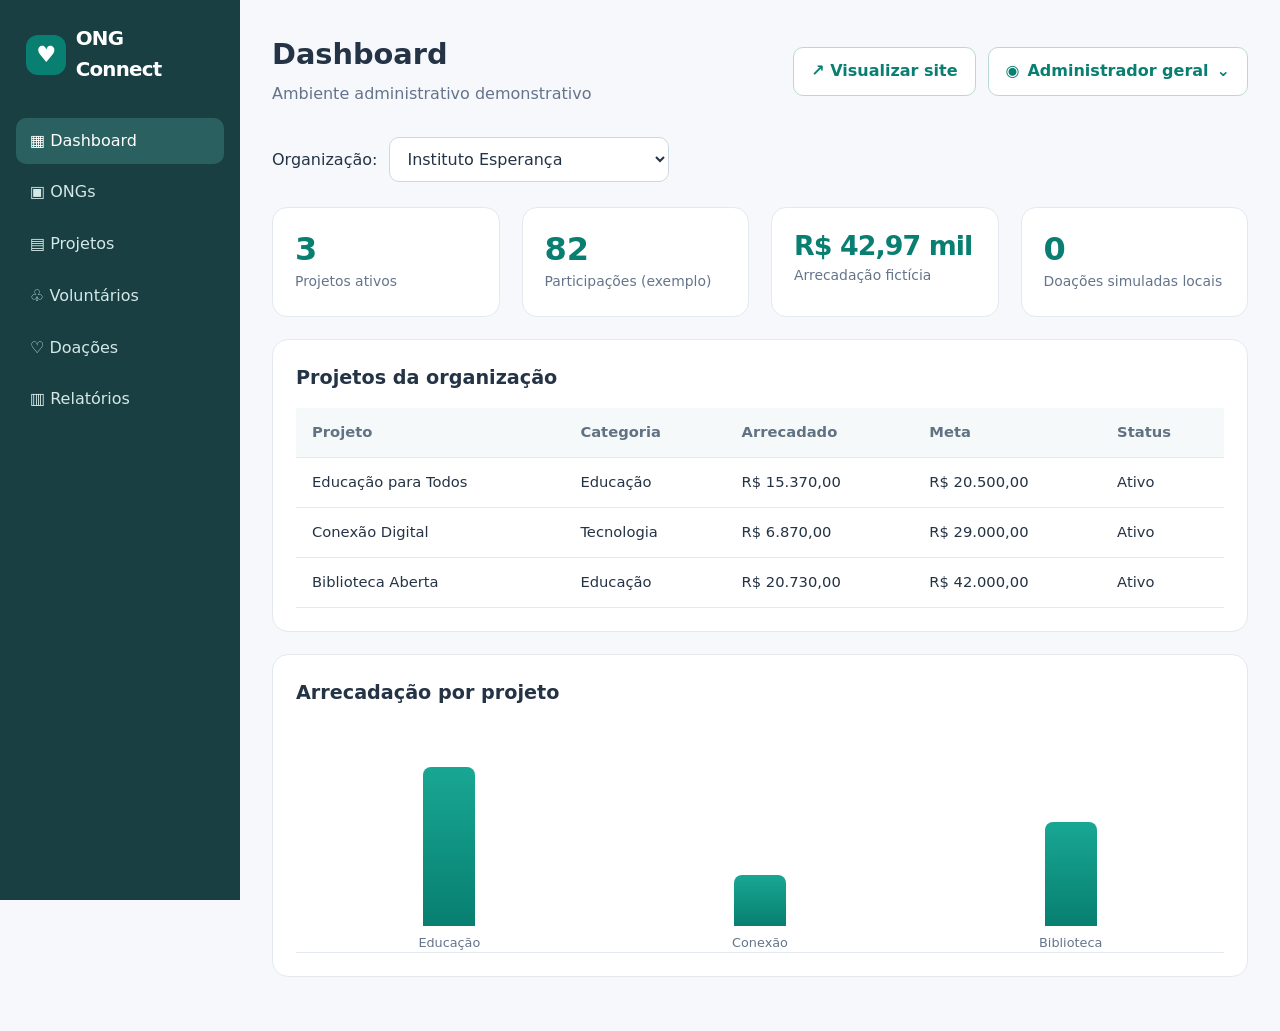
==== commit fbc2d72f: "Atualização cadastros fictícios" ====
--- a/dashboard/index.html
+++ b/dashboard/index.html
@@ -76,6 +76,7 @@
         <div id="content"></div>
       </main>
     </div>
+    <script src="../assets/js/demo-data.js" defer></script>
     <script src="../assets/js/app.js" defer></script>
     <script src="../assets/js/dashboard.js" defer></script>
     <div class="account-modal" id="account-modal" hidden>
--- a/assets/css/style.css
+++ b/assets/css/style.css
@@ -2295,3 +2295,26 @@
     white-space: normal;
   }
 }
+
+/* Garante visibilidade dos cartões da home em navegadores com diferenças de suporte a grid. */
+.home-carousel-track {
+  min-height: 1px;
+  align-items: stretch;
+}
+.home-carousel-track > .ong-directory-card,
+.home-carousel-track > .home-project-card {
+  visibility: visible;
+  opacity: 1;
+}
+.home-carousel-track > .empty {
+  grid-column: 1/-1;
+  width: 100%;
+}
+
+/* Imagens ilustrativas locais dos cadastros fictícios */
+.project-cover-image {
+  width: 100%;
+  height: 100%;
+  object-fit: cover;
+  display: block;
+}
